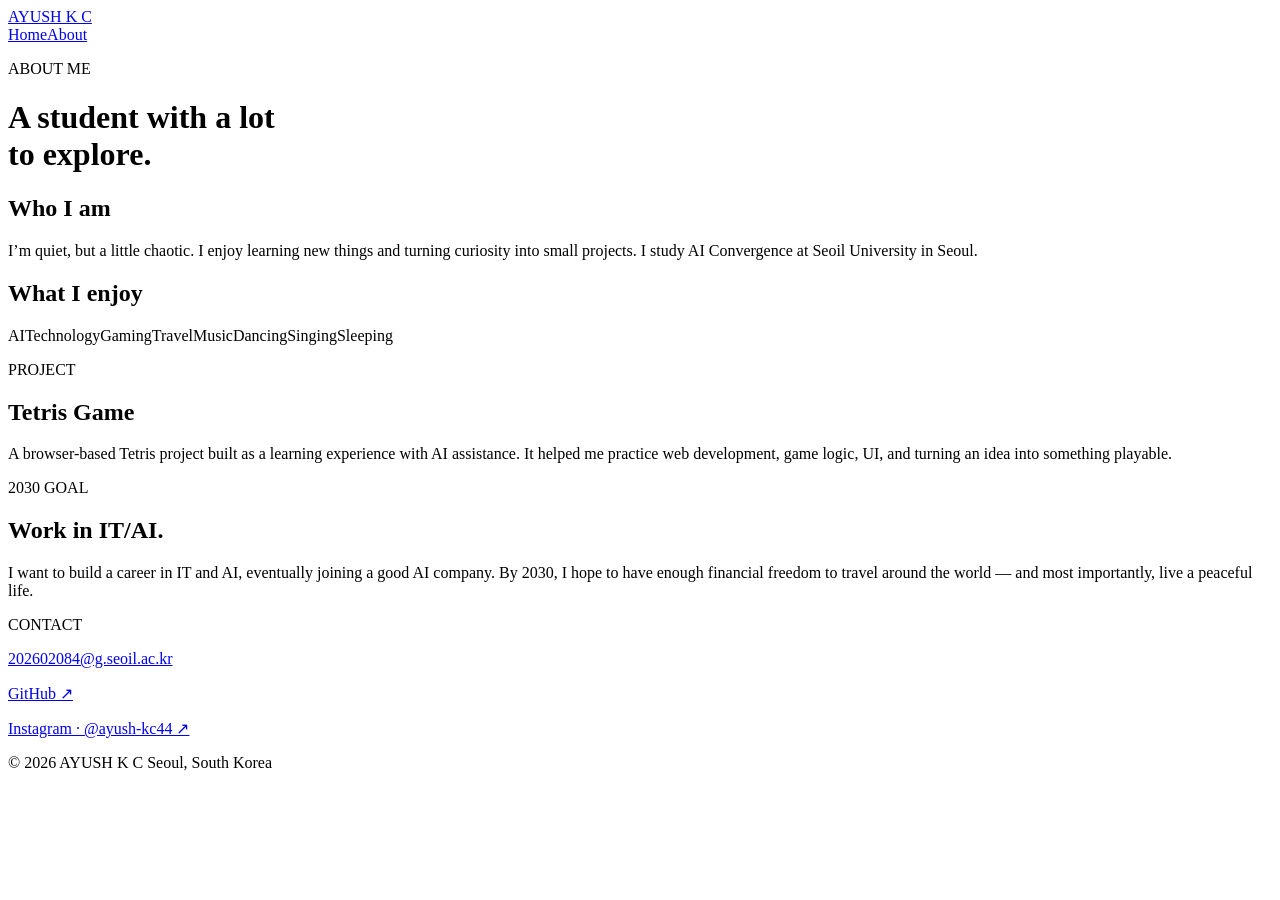
==== about.html @ 7e901b87 "Add about.html" ====
<!DOCTYPE html><html lang="en"><head><meta charset="UTF-8"><meta name="viewport" content="width=device-width,initial-scale=1.0"><title>About — AYUSH K C</title><link rel="stylesheet" href="styles.css"></head><body><header><a href="index.html">AYUSH K C</a><nav><a href="index.html">Home</a><a href="about.html">About</a></nav></header><main class="page"><p class="eyebrow">ABOUT ME</p><h1>A student with a lot<br>to <span>explore.</span></h1><section class="grid"><div><h2>Who I am</h2><p>I’m quiet, but a little chaotic. I enjoy learning new things and turning curiosity into small projects. I study AI Convergence at Seoil University in Seoul.</p></div><div><h2>What I enjoy</h2><div class="tags"><span>AI</span><span>Technology</span><span>Gaming</span><span>Travel</span><span>Music</span><span>Dancing</span><span>Singing</span><span>Sleeping</span></div></div></section><section class="project"><p class="eyebrow">PROJECT</p><h2>Tetris Game</h2><p>A browser-based Tetris project built as a learning experience with AI assistance. It helped me practice web development, game logic, UI, and turning an idea into something playable.</p></section><section class="grid"><div><p class="eyebrow">2030 GOAL</p><h2>Work in IT/AI.</h2><p>I want to build a career in IT and AI, eventually joining a good AI company. By 2030, I hope to have enough financial freedom to travel around the world — and most importantly, live a peaceful life.</p></div><div><p class="eyebrow">CONTACT</p><p><a href="mailto:202602084@g.seoil.ac.kr">202602084@g.seoil.ac.kr</a></p><p><a href="https://github.com/202602084-dotcom/ayush-personal-portfolio">GitHub ↗</a></p><p><a href="https://www.instagram.com/ayush-kc44/">Instagram · @ayush-kc44 ↗</a></p></div></section></main><footer>© 2026 AYUSH K C <span>Seoul, South Korea</span></footer></body></html>
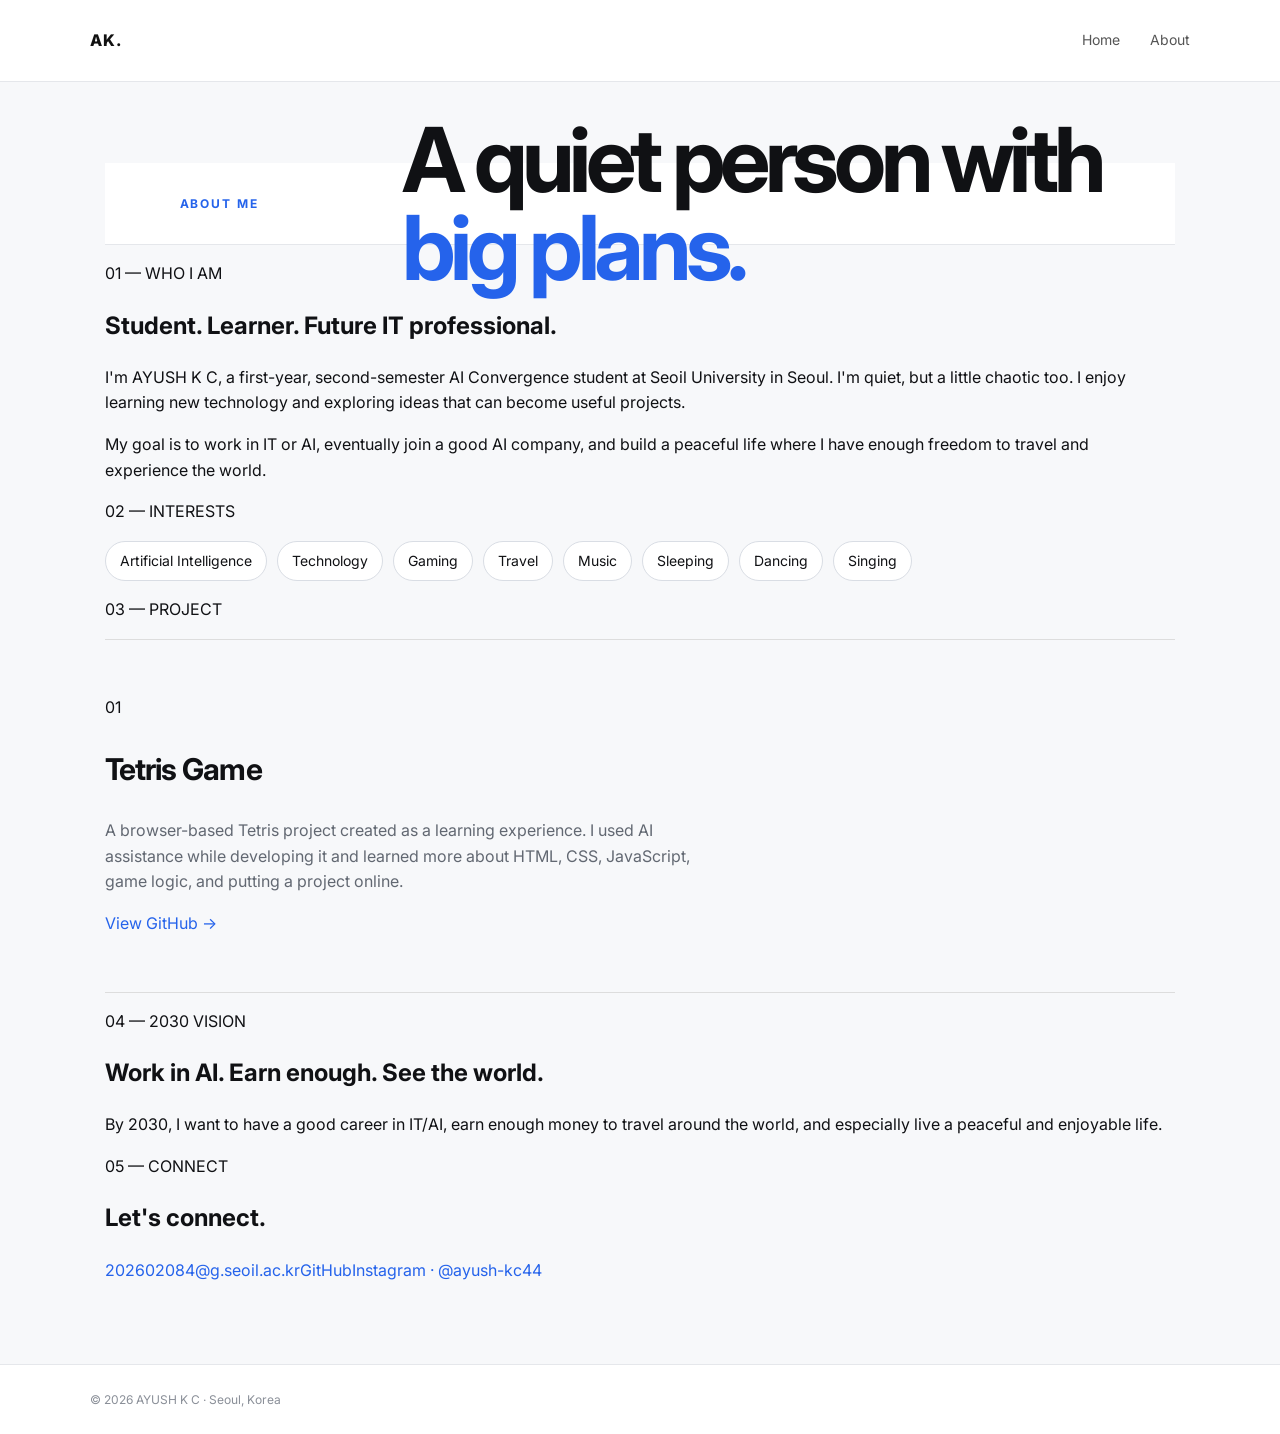
==== commit d107a484: "Replace about page with updated personal details" ====
--- a/about.html
+++ b/about.html
@@ -1 +1,14 @@
-<!DOCTYPE html><html lang="en"><head><meta charset="UTF-8"><meta name="viewport" content="width=device-width,initial-scale=1.0"><title>About — AYUSH K C</title><link rel="stylesheet" href="styles.css"></head><body><header><a href="index.html">AYUSH K C</a><nav><a href="index.html">Home</a><a href="about.html">About</a></nav></header><main class="page"><p class="eyebrow">ABOUT ME</p><h1>A student with a lot<br>to <span>explore.</span></h1><section class="grid"><div><h2>Who I am</h2><p>I’m quiet, but a little chaotic. I enjoy learning new things and turning curiosity into small projects. I study AI Convergence at Seoil University in Seoul.</p></div><div><h2>What I enjoy</h2><div class="tags"><span>AI</span><span>Technology</span><span>Gaming</span><span>Travel</span><span>Music</span><span>Dancing</span><span>Singing</span><span>Sleeping</span></div></div></section><section class="project"><p class="eyebrow">PROJECT</p><h2>Tetris Game</h2><p>A browser-based Tetris project built as a learning experience with AI assistance. It helped me practice web development, game logic, UI, and turning an idea into something playable.</p></section><section class="grid"><div><p class="eyebrow">2030 GOAL</p><h2>Work in IT/AI.</h2><p>I want to build a career in IT and AI, eventually joining a good AI company. By 2030, I hope to have enough financial freedom to travel around the world — and most importantly, live a peaceful life.</p></div><div><p class="eyebrow">CONTACT</p><p><a href="mailto:202602084@g.seoil.ac.kr">202602084@g.seoil.ac.kr</a></p><p><a href="https://github.com/202602084-dotcom/ayush-personal-portfolio">GitHub ↗</a></p><p><a href="https://www.instagram.com/ayush-kc44/">Instagram · @ayush-kc44 ↗</a></p></div></section></main><footer>© 2026 AYUSH K C <span>Seoul, South Korea</span></footer></body></html>+<!DOCTYPE html>
+<html lang="en">
+<head><meta charset="UTF-8"><meta name="viewport" content="width=device-width,initial-scale=1.0"><title>About | AYUSH K C</title><link rel="stylesheet" href="styles.css"></head>
+<body>
+<header><a class="logo" href="index.html">AK<span>.</span></a><nav><a href="index.html">Home</a><a class="active" href="about.html">About</a></nav></header>
+<main class="page"><header class="page-header"><p class="eyebrow">ABOUT ME</p><h1>A quiet person with<br><span>big plans.</span></h1></header>
+<section class="about-grid">
+<article class="panel"><p class="label">01 — WHO I AM</p><h2>Student. Learner. Future IT professional.</h2><p>I'm AYUSH K C, a first-year, second-semester AI Convergence student at Seoil University in Seoul. I'm quiet, but a little chaotic too. I enjoy learning new technology and exploring ideas that can become useful projects.</p><p>My goal is to work in IT or AI, eventually join a good AI company, and build a peaceful life where I have enough freedom to travel and experience the world.</p></article>
+<article class="panel"><p class="label">02 — INTERESTS</p><div class="tags"><span>Artificial Intelligence</span><span>Technology</span><span>Gaming</span><span>Travel</span><span>Music</span><span>Sleeping</span><span>Dancing</span><span>Singing</span></div></article>
+<article class="panel wide"><p class="label">03 — PROJECT</p><div class="project"><div><span class="project-number">01</span><h2>Tetris Game</h2></div><div><p>A browser-based Tetris project created as a learning experience. I used AI assistance while developing it and learned more about HTML, CSS, JavaScript, game logic, and putting a project online.</p><a href="https://github.com/202602084-dotcom/ayush-personal-portfolio" target="_blank">View GitHub →</a></div></div></article>
+<article class="panel"><p class="label">04 — 2030 VISION</p><h2>Work in AI. Earn enough. See the world.</h2><p>By 2030, I want to have a good career in IT/AI, earn enough money to travel around the world, and especially live a peaceful and enjoyable life.</p></article>
+<article class="panel contact"><p class="label">05 — CONNECT</p><h2>Let's connect.</h2><a href="mailto:202602084@g.seoil.ac.kr">202602084@g.seoil.ac.kr</a><a href="https://github.com/202602084-dotcom/ayush-personal-portfolio" target="_blank">GitHub</a><a href="https://www.instagram.com/ayush-kc44/" target="_blank">Instagram · @ayush-kc44</a></article>
+</section></main><footer>© 2026 AYUSH K C · Seoul, Korea</footer>
+</body></html>
--- a/styles.css
+++ b/styles.css
@@ -0,0 +1 @@
+@import url('https://fonts.googleapis.com/css2?family=Inter:wght@400;500;600;700;800&display=swap');*{box-sizing:border-box}body{margin:0;background:#f7f8fa;color:#101114;font-family:Inter,Arial,sans-serif;line-height:1.6}header{height:82px;display:flex;align-items:center;justify-content:space-between;padding:0 7%;border-bottom:1px solid #e5e7eb;background:#fff}header>a{font-weight:800;letter-spacing:.08em;color:#111;text-decoration:none}nav{display:flex;gap:30px}nav a{color:#555;text-decoration:none;font-size:14px}nav a:hover,a:hover{color:#2563eb}.hero{min-height:calc(100vh - 140px);padding:9vh 7%;display:grid;grid-template-columns:1.3fr .7fr;gap:7%;align-items:center}.eyebrow{font-size:12px;font-weight:700;letter-spacing:.16em;color:#2563eb}.hero h1,.page h1{font-size:clamp(3.2rem,7vw,6.4rem);line-height:.98;letter-spacing:-.06em;margin:20px 0}.hero h1 span,.page h1 span{color:#2563eb}.lead{max-width:650px;color:#626872;font-size:18px}.actions{display:flex;gap:24px;align-items:center;margin-top:34px}.actions a{color:#111;text-decoration:none;font-weight:600}.button{background:#111!important;color:#fff!important;padding:14px 22px;border-radius:999px}.portrait{width:min(360px,70vw);aspect-ratio:1;border-radius:50%;overflow:hidden;background:#dbeafe;display:grid;place-items:center;color:#2563eb;font-size:60px}.portrait img{width:100%;height:100%;object-fit:cover}.portrait b{display:none}.portrait.initials img{display:none}.portrait.initials b{display:block}.page{padding:9vh 7%;max-width:1250px;margin:auto}.grid{display:grid;grid-template-columns:1fr 1fr;gap:7%;margin:65px 0}.grid h2,.project h2{font-size:30px;letter-spacing:-.03em}.grid p,.project p{color:#626872;max-width:620px}.tags{display:flex;flex-wrap:wrap;gap:10px}.tags span{border:1px solid #d9dde4;border-radius:999px;padding:8px 14px;font-size:14px;background:#fff}.project{border-top:1px solid #ddd;border-bottom:1px solid #ddd;padding:55px 0}.page a{color:#2563eb;text-decoration:none}footer{padding:25px 7%;display:flex;justify-content:space-between;color:#8a8f98;font-size:12px;border-top:1px solid #e5e7eb;background:#fff}@media(max-width:750px){.hero{grid-template-columns:1fr;padding-top:7vh}.hero h1,.page h1{font-size:3.5rem}.grid{grid-template-columns:1fr;gap:30px;margin:45px 0}header{padding:0 5%}.hero,.page{padding-left:5%;padding-right:5%}footer{padding:25px 5%}}
